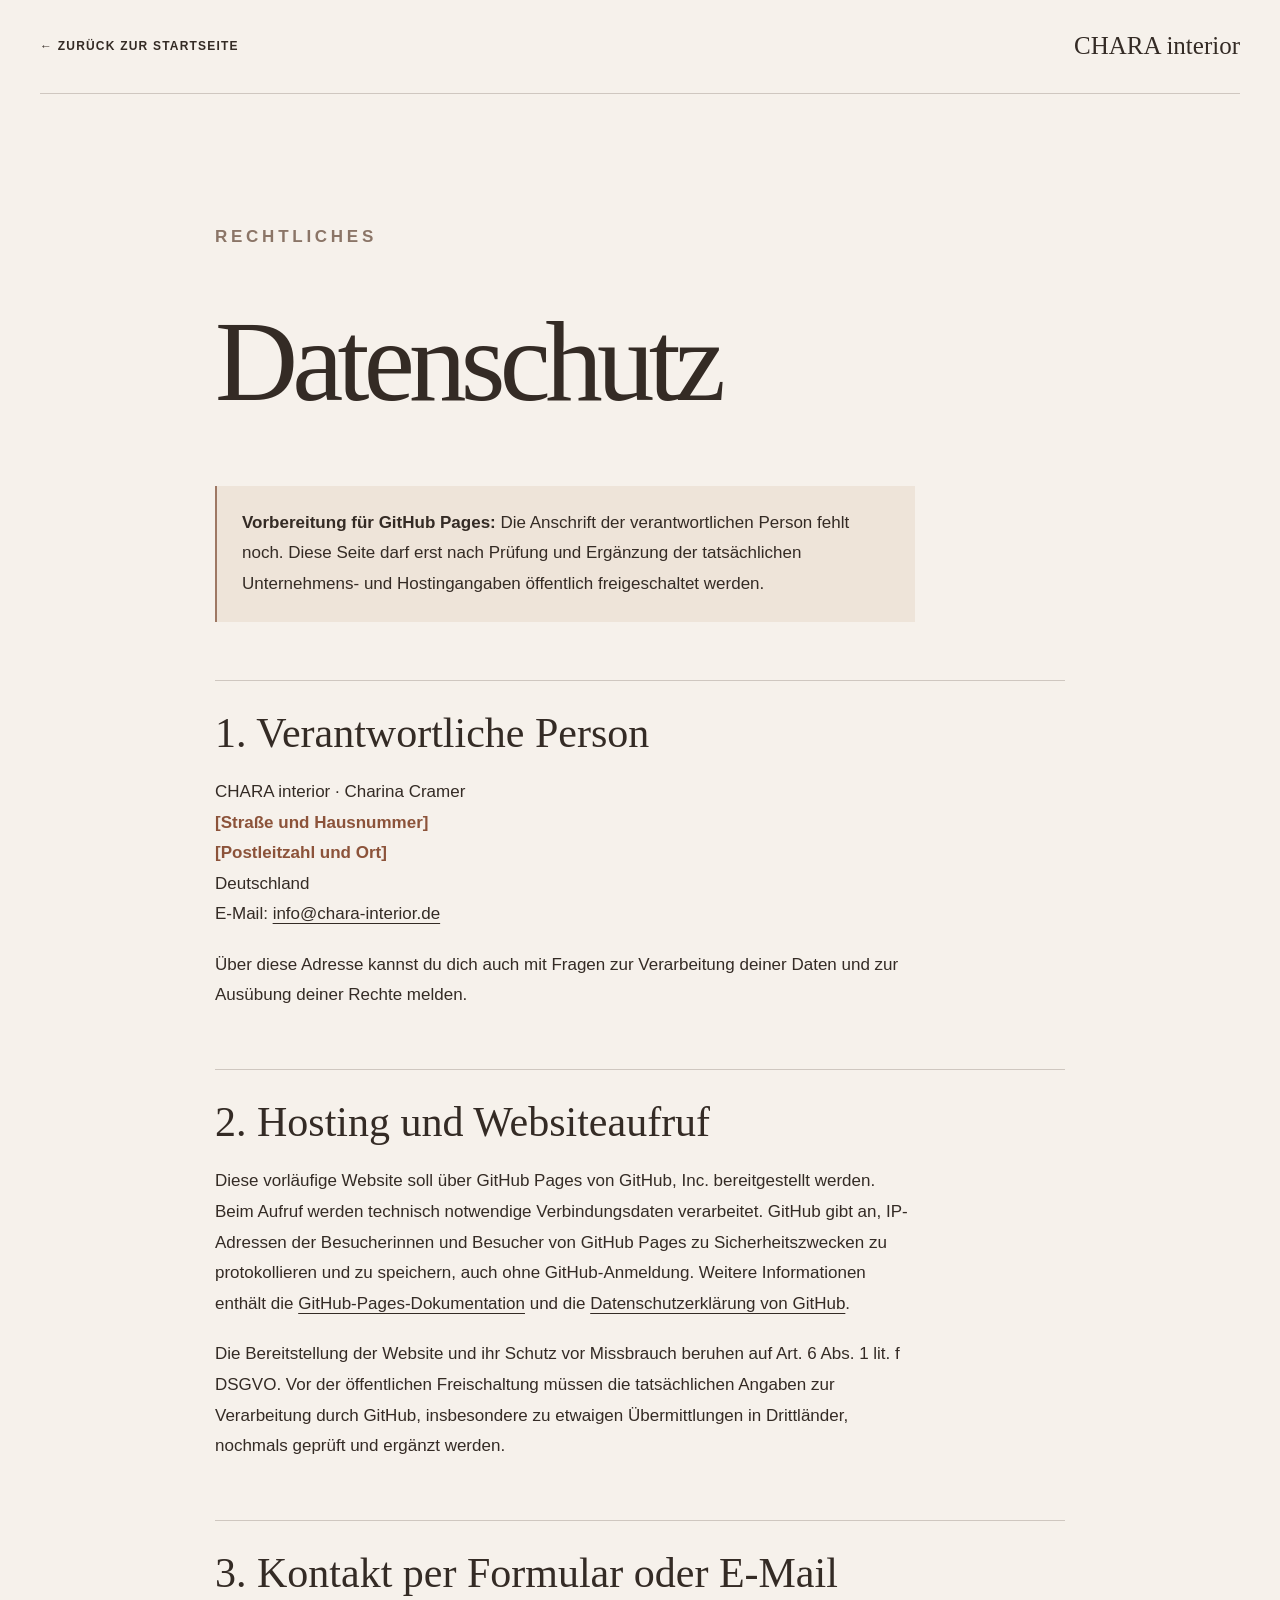
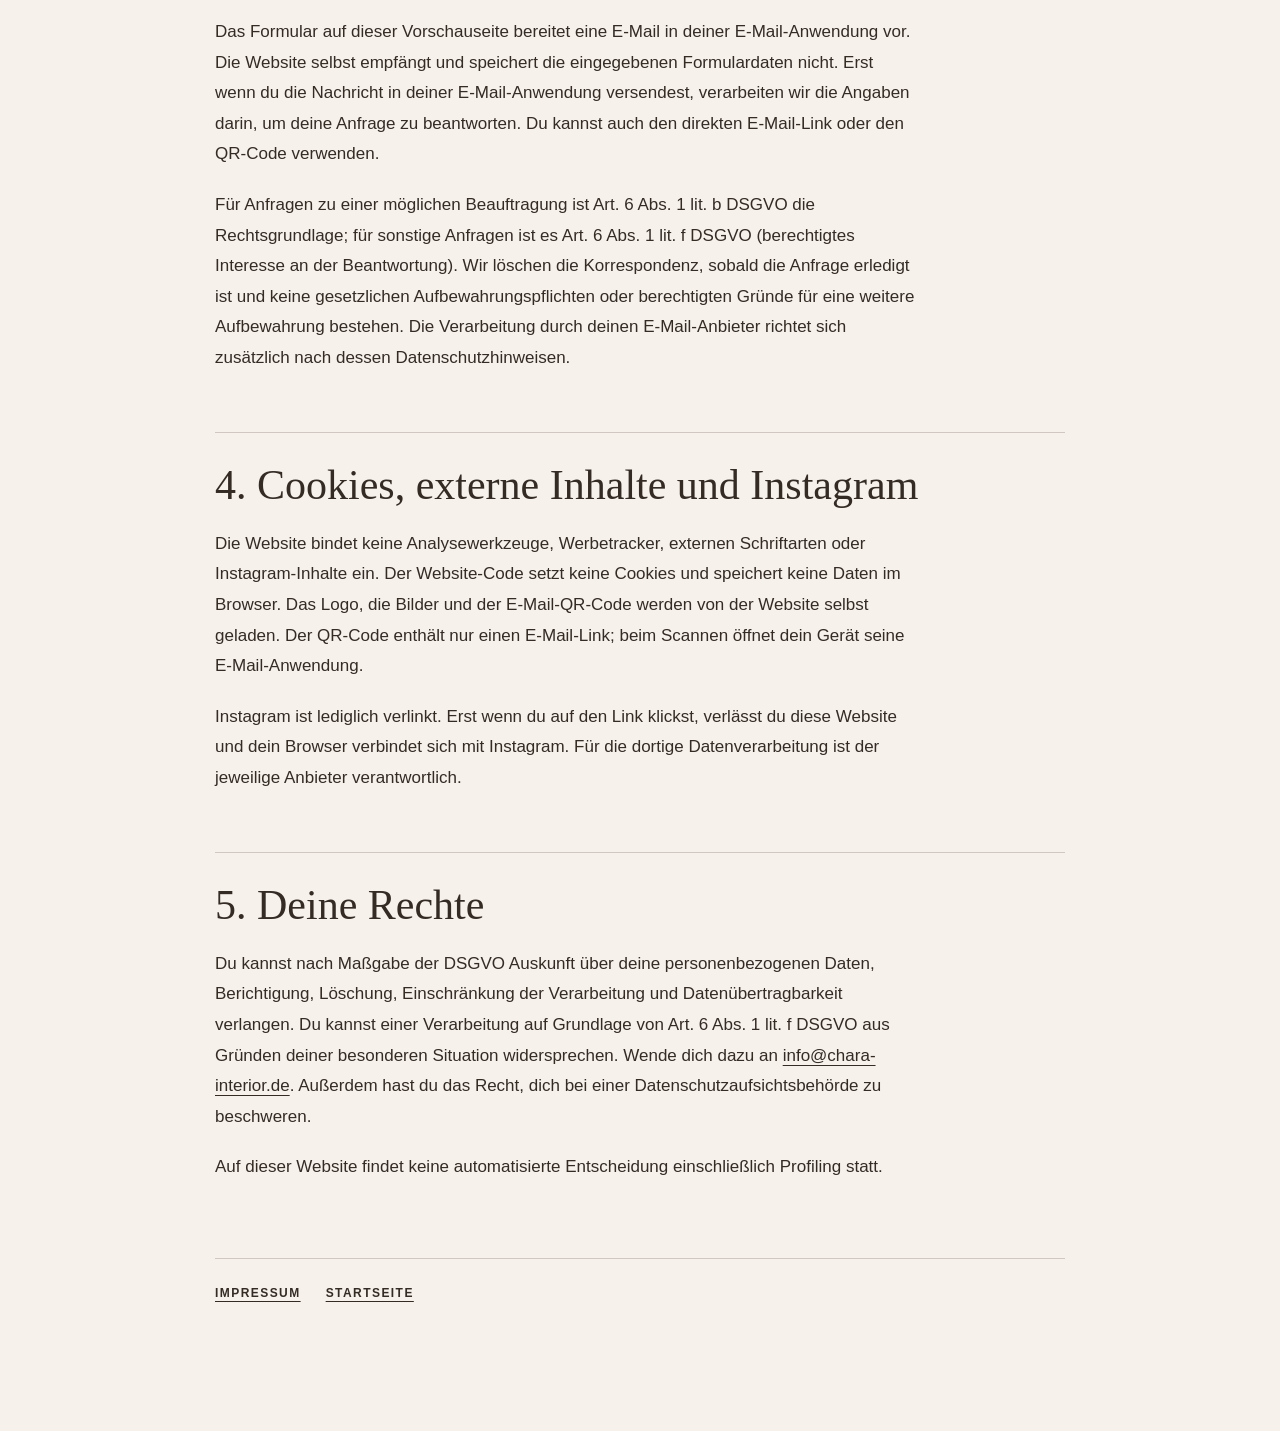
==== datenschutz.html @ 458e83d1 "Prepare private CHARA interior preview" ====
<!doctype html>
<html lang="de">
<head>
  <meta charset="utf-8">
  <meta name="viewport" content="width=device-width, initial-scale=1">
  <meta name="robots" content="noindex, nofollow">
  <meta name="description" content="Informationen zum Datenschutz auf der Website von CHARA interior.">
  <meta http-equiv="Content-Security-Policy" content="default-src 'none'; style-src 'self'; img-src 'self'; font-src 'self'; base-uri 'none'; form-action 'none'">
  <title>Datenschutz – CHARA interior</title>
  <link rel="icon" href="assets/images/chara-monogram.svg" type="image/svg+xml">
  <link rel="stylesheet" href="styles.css">
</head>
<body class="legal-page">
  <header class="legal-header wrap"><a href="index.html" class="legal-back">← Zurück zur Startseite</a><span>CHARA interior</span></header>
  <main class="legal-content wrap">
    <p class="section-label">Rechtliches</p>
    <h1>Datenschutz</h1>
    <p class="legal-warning"><strong>Vorbereitung für GitHub Pages:</strong> Die Anschrift der verantwortlichen Person fehlt noch. Diese Seite darf erst nach Prüfung und Ergänzung der tatsächlichen Unternehmens- und Hostingangaben öffentlich freigeschaltet werden.</p>

    <section aria-labelledby="privacy-controller">
      <h2 id="privacy-controller">1. Verantwortliche Person</h2>
      <p>CHARA interior · Charina Cramer<br><span class="legal-missing">[Straße und Hausnummer]<br>[Postleitzahl und Ort]</span><br>Deutschland<br>E-Mail: <a href="mailto:info@chara-interior.de">info@chara-interior.de</a></p>
      <p>Über diese Adresse kannst du dich auch mit Fragen zur Verarbeitung deiner Daten und zur Ausübung deiner Rechte melden.</p>
    </section>

    <section aria-labelledby="privacy-hosting">
      <h2 id="privacy-hosting">2. Hosting und Websiteaufruf</h2>
      <p>Diese vorläufige Website soll über GitHub Pages von GitHub, Inc. bereitgestellt werden. Beim Aufruf werden technisch notwendige Verbindungsdaten verarbeitet. GitHub gibt an, IP-Adressen der Besucherinnen und Besucher von GitHub Pages zu Sicherheitszwecken zu protokollieren und zu speichern, auch ohne GitHub-Anmeldung. Weitere Informationen enthält die <a href="https://docs.github.com/en/pages/getting-started-with-github-pages/what-is-github-pages">GitHub-Pages-Dokumentation</a> und die <a href="https://docs.github.com/en/site-policy/privacy-policies/github-general-privacy-statement">Datenschutzerklärung von GitHub</a>.</p>
      <p>Die Bereitstellung der Website und ihr Schutz vor Missbrauch beruhen auf Art. 6 Abs. 1 lit. f DSGVO. Vor der öffentlichen Freischaltung müssen die tatsächlichen Angaben zur Verarbeitung durch GitHub, insbesondere zu etwaigen Übermittlungen in Drittländer, nochmals geprüft und ergänzt werden.</p>
    </section>

    <section aria-labelledby="privacy-contact">
      <h2 id="privacy-contact">3. Kontakt per Formular oder E-Mail</h2>
      <p>Das Formular auf dieser Vorschauseite bereitet eine E-Mail in deiner E-Mail-Anwendung vor. Die Website selbst empfängt und speichert die eingegebenen Formulardaten nicht. Erst wenn du die Nachricht in deiner E-Mail-Anwendung versendest, verarbeiten wir die Angaben darin, um deine Anfrage zu beantworten. Du kannst auch den direkten E-Mail-Link oder den QR-Code verwenden.</p>
      <p>Für Anfragen zu einer möglichen Beauftragung ist Art. 6 Abs. 1 lit. b DSGVO die Rechtsgrundlage; für sonstige Anfragen ist es Art. 6 Abs. 1 lit. f DSGVO (berechtigtes Interesse an der Beantwortung). Wir löschen die Korrespondenz, sobald die Anfrage erledigt ist und keine gesetzlichen Aufbewahrungspflichten oder berechtigten Gründe für eine weitere Aufbewahrung bestehen. Die Verarbeitung durch deinen E-Mail-Anbieter richtet sich zusätzlich nach dessen Datenschutzhinweisen.</p>
    </section>

    <section aria-labelledby="privacy-external">
      <h2 id="privacy-external">4. Cookies, externe Inhalte und Instagram</h2>
      <p>Die Website bindet keine Analysewerkzeuge, Werbetracker, externen Schriftarten oder Instagram-Inhalte ein. Der Website-Code setzt keine Cookies und speichert keine Daten im Browser. Das Logo, die Bilder und der E-Mail-QR-Code werden von der Website selbst geladen. Der QR-Code enthält nur einen E-Mail-Link; beim Scannen öffnet dein Gerät seine E-Mail-Anwendung.</p>
      <p>Instagram ist lediglich verlinkt. Erst wenn du auf den Link klickst, verlässt du diese Website und dein Browser verbindet sich mit Instagram. Für die dortige Datenverarbeitung ist der jeweilige Anbieter verantwortlich.</p>
    </section>

    <section aria-labelledby="privacy-rights">
      <h2 id="privacy-rights">5. Deine Rechte</h2>
      <p>Du kannst nach Maßgabe der DSGVO Auskunft über deine personenbezogenen Daten, Berichtigung, Löschung, Einschränkung der Verarbeitung und Datenübertragbarkeit verlangen. Du kannst einer Verarbeitung auf Grundlage von Art. 6 Abs. 1 lit. f DSGVO aus Gründen deiner besonderen Situation widersprechen. Wende dich dazu an <a href="mailto:info@chara-interior.de">info@chara-interior.de</a>. Außerdem hast du das Recht, dich bei einer Datenschutzaufsichtsbehörde zu beschweren.</p>
      <p>Auf dieser Website findet keine automatisierte Entscheidung einschließlich Profiling statt.</p>
    </section>

    <nav class="legal-links" aria-label="Rechtliche Seiten"><a href="impressum.html">Impressum</a><a href="index.html">Startseite</a></nav>
  </main>
</body>
</html>
---- styles.css ----
:root {
  color-scheme: light;
  --cream: #f6f1eb;
  --paper: #fcfaf7;
  --sand: #e9dfd4;
  --sand-deep: #d6c6b7;
  --ink: #342b25;
  --muted: #776a60;
  --brown: #554237;
  --line: rgba(77, 61, 50, .23);
  --serif: "Baskerville", "Iowan Old Style", "Palatino Linotype", Georgia, serif;
  --sans: "Aptos", "Helvetica Neue", Helvetica, Arial, sans-serif;
}

*, *::before, *::after { box-sizing: border-box; }
html { scroll-behavior: smooth; }
body { margin: 0; background: var(--cream); color: var(--ink); font-family: var(--sans); font-size: 16px; line-height: 1.55; -webkit-font-smoothing: antialiased; }
img { display: block; max-width: 100%; }
a { color: inherit; }
button, a, summary { -webkit-tap-highlight-color: transparent; }
:focus-visible { outline: 2px solid var(--brown); outline-offset: 5px; }
::selection { background: var(--sand-deep); color: var(--ink); }

.sr-only { position: absolute; width: 1px; height: 1px; padding: 0; margin: -1px; overflow: hidden; clip: rect(0, 0, 0, 0); white-space: nowrap; border: 0; }
.skip-link { position: fixed; z-index: 100; top: -70px; left: 20px; padding: 12px 18px; background: var(--ink); color: #fff; text-decoration: none; }
.skip-link:focus { top: 12px; }
.wrap { width: min(100% - 80px, 1440px); margin-inline: auto; }
.section-space { padding-block: clamp(84px, 9vw, 160px); }
.section-label, .eyebrow { margin: 0; font-size: 11px; font-weight: 700; letter-spacing: .22em; text-transform: uppercase; }
.section-label { color: #8b7567; }
.display-heading { margin: 0; font-family: var(--serif); font-size: clamp(48px, 6.2vw, 105px); font-weight: 400; letter-spacing: -.05em; line-height: .99; }
.display-heading em, .hero h1 em, .philosophy h2 em, .contact h2 em { font-weight: 400; }
.text-link { display: inline-flex; align-items: center; gap: 22px; width: max-content; max-width: 100%; padding-block: 8px 12px; border-bottom: 1px solid var(--ink); font-size: 12px; font-weight: 700; letter-spacing: .13em; text-decoration: none; text-transform: uppercase; transition: gap .25s ease, opacity .25s ease; }
.text-link:hover { gap: 32px; opacity: .7; }
.text-link span { font-size: 20px; font-weight: 400; line-height: 1; }

/* Header */
.site-header { position: relative; z-index: 20; background: #eee4d9; border-bottom: 1px solid rgba(77, 61, 50, .28); }
.header-inner { display: flex; align-items: center; justify-content: space-between; min-height: 92px; gap: 32px; }
.brand { display: inline-flex; align-items: center; gap: 12px; min-width: 0; color: #352920; text-decoration: none; }
.brand-mark { display: block; flex: none; width: 55px; height: 55px; background: url("assets/images/chara-monogram-transparent.png") center / contain no-repeat; }
.brand-wordmark { display: flex; flex-direction: column; align-items: center; min-width: 0; white-space: nowrap; }
.brand-name { font-family: var(--serif); font-size: 25px; font-weight: 400; letter-spacing: .16em; line-height: 1.08; }
.brand-name > span { font-size: .88em; letter-spacing: .12em; }
.brand-rule { width: 55%; height: 1px; margin: 5px 0 4px; background: #6c5646; }
.brand-subtitle { font-family: var(--sans); font-size: 9px; font-weight: 600; letter-spacing: .36em; line-height: 1.1; }
.desktop-nav { display: flex; align-items: center; gap: clamp(24px, 3vw, 54px); }
.desktop-nav a { font-size: 11px; font-weight: 700; letter-spacing: .12em; text-decoration: none; text-transform: uppercase; transition: opacity .25s ease; }
.desktop-nav a:hover { opacity: .55; }
.desktop-nav .nav-contact { display: inline-flex; align-items: center; gap: 17px; padding: 14px 19px; border: 1px solid var(--ink); }
.desktop-nav .nav-contact span { font-size: 16px; font-weight: 400; }
.mobile-nav { display: none; }

/* Hero */
.hero { display: grid; grid-template-columns: minmax(0, 44%) minmax(0, 56%); min-height: min(820px, calc(100svh - 92px)); background: var(--paper); }
.hero-copy { display: flex; flex-direction: column; justify-content: center; min-width: 0; padding: clamp(52px, 7vw, 120px) clamp(40px, 5vw, 110px) 34px max(40px, calc((100vw - 1440px) / 2)); }
.hero-copy-inner { max-width: 650px; }
.eyebrow { display: flex; align-items: center; gap: 17px; color: #876f60; }
.eyebrow-line { display: block; width: 36px; height: 1px; background: #876f60; }
.hero h1 { margin: 42px 0 28px; font-family: var(--serif); font-size: clamp(64px, 6.7vw, 117px); font-weight: 400; letter-spacing: -.06em; line-height: .92; }
.hero h1 em { display: block; color: #8e7565; }
.hero-intro { max-width: 470px; margin: 0 0 44px; color: #5e524b; font-size: clamp(16px, 1.15vw, 19px); line-height: 1.8; }
.hero-bottom { margin: auto 0 0; padding-top: 56px; color: #9a8d83; font-size: 10px; font-weight: 700; letter-spacing: .17em; text-transform: uppercase; }
.hero-bottom span { margin-inline: 12px; }
.hero-media { position: relative; min-height: 620px; overflow: hidden; background: #aaa08d; }
.hero-media img { width: 100%; height: 100%; object-fit: cover; object-position: center 53%; }
.hero-media-label { position: absolute; right: 32px; bottom: 29px; padding: 9px 0; border-bottom: 1px solid rgba(255,255,255,.85); color: #fff; font-family: var(--serif); font-size: 19px; font-style: italic; text-shadow: 0 1px 12px rgba(0,0,0,.4); }

/* Intro + about */
.intro { background: var(--cream); }
.intro-grid { display: grid; grid-template-columns: minmax(170px, .28fr) 1fr; gap: 40px; }
.intro .display-heading { max-width: 980px; }
.lead { max-width: 600px; margin: 40px 0 0 auto; color: #66594f; font-size: clamp(18px, 1.45vw, 22px); line-height: 1.7; }
.about { background: var(--paper); }
.about-grid { display: grid; grid-template-columns: minmax(0, 46%) minmax(0, 54%); align-items: center; gap: clamp(60px, 9vw, 150px); }
.about-image-wrap { position: relative; aspect-ratio: 4/5; max-height: 750px; background: #d8d2ca; }
.about-image-wrap img { width: 100%; height: 100%; object-fit: cover; object-position: center 36%; filter: grayscale(100%); }
.image-index { position: absolute; right: -25px; bottom: 35px; padding: 14px 19px; background: var(--cream); color: #74685e; font-size: 10px; font-weight: 700; letter-spacing: .18em; text-transform: uppercase; writing-mode: vertical-rl; }
.about-copy { max-width: 560px; }
.about-copy .display-heading { margin: 30px 0 34px; font-size: clamp(52px, 5vw, 88px); }
.about-copy p:not(.section-label) { max-width: 490px; margin: 0 0 22px; color: #65584e; font-size: clamp(16px, 1.18vw, 19px); line-height: 1.8; }
.about-copy .text-link { margin-top: 23px; }

/* Services */
.services { background: var(--sand); }
.section-topline { display: flex; justify-content: space-between; align-items: baseline; gap: 20px; margin-bottom: 42px; }
.section-topline > span { color: #897769; font-family: var(--serif); font-size: 18px; font-style: italic; }
.services-heading-row, .projects-heading-row { display: grid; grid-template-columns: minmax(0, 1.3fr) minmax(280px, .55fr); align-items: end; gap: clamp(40px, 7vw, 140px); }
.services-heading-row .display-heading, .projects-heading-row .display-heading { max-width: 900px; font-size: clamp(52px, 5.5vw, 92px); }
.services-heading-row > p, .projects-heading-row > p { max-width: 330px; margin: 0 0 9px; color: #695e55; font-size: 17px; line-height: 1.75; }
.service-list { margin-top: 80px; border-top: 1px solid var(--line); }
.service-item { display: grid; grid-template-columns: 14% minmax(0, 1fr) 40px; gap: 20px; align-items: start; padding: 38px 0 41px; border-bottom: 1px solid var(--line); }
.service-number { padding-top: 11px; color: #8b7567; font-family: var(--serif); font-size: 21px; }
.service-item h3 { margin: 0; font-family: var(--serif); font-size: clamp(30px, 3.2vw, 54px); font-weight: 400; letter-spacing: -.035em; line-height: 1.1; }
.service-item p { max-width: 580px; margin: 13px 0 0; color: #695e55; font-size: 16px; line-height: 1.7; }
.service-arrow { justify-self: end; color: #786559; font-family: var(--serif); font-size: 28px; }

/* Projects */
.projects { background: var(--cream); }
.projects-heading-row { margin-bottom: 72px; }
.project-grid { display: grid; grid-template-columns: repeat(12, minmax(0, 1fr)); gap: clamp(38px, 5vw, 80px) clamp(20px, 3vw, 50px); align-items: start; }
.project-card { min-width: 0; }
.project-card-large { grid-column: 1 / span 7; }
.project-card-small { grid-column: 9 / span 4; margin-top: 125px; }
.project-card-wide { grid-column: 3 / span 7; margin-top: 8px; }
.project-image { overflow: hidden; background: #d7cdc2; }
.project-card-large .project-image { aspect-ratio: 1.04/1; }
.project-card-small .project-image { aspect-ratio: .77/1; }
.project-card-wide .project-image { aspect-ratio: 1.35/1; }
.project-image img { width: 100%; height: 100%; object-fit: cover; transition: transform .7s ease; }
.project-card:hover img { transform: scale(1.035); }
.project-card-large img { object-position: center 64%; }
.project-card-small img { object-position: center 46%; }
.project-card-wide img { object-position: center 50%; }
.project-caption { display: flex; justify-content: space-between; gap: 20px; align-items: end; padding-top: 18px; border-top: 1px solid var(--line); margin-top: 18px; }
.project-caption span { color: #8b7567; font-size: 10px; font-weight: 700; letter-spacing: .17em; text-transform: uppercase; white-space: nowrap; }
.project-caption h3 { margin: 7px 0 0; font-family: var(--serif); font-size: clamp(25px, 2.1vw, 33px); font-weight: 400; line-height: 1.12; }

/* Philosophy */
.philosophy { background: #dacdc0; }
.philosophy-inner { display: flex; flex-direction: column; align-items: center; text-align: center; }
.philosophy h2 { max-width: 1130px; margin: 42px 0 36px; font-family: var(--serif); font-size: clamp(45px, 5.4vw, 89px); font-weight: 400; letter-spacing: -.045em; line-height: 1.07; }
.philosophy h2 em { color: #806a5b; }
.philosophy-inner > p:not(.section-label) { max-width: 530px; margin: 0; color: #65584e; font-size: 17px; line-height: 1.8; }
.philosophy-signature { display: block; margin-top: 51px; padding-top: 22px; border-top: 1px solid #9e8b7d; color: #675549; font-family: var(--serif); font-size: 24px; font-style: italic; letter-spacing: .05em; }

/* Instagram + contact */
.instagram { overflow: hidden; background: var(--paper); }
.instagram-grid { display: grid; grid-template-columns: minmax(0, 48%) minmax(0, 52%); gap: 8%; align-items: center; }
.instagram-copy .display-heading { margin: 30px 0; font-size: clamp(50px, 5vw, 82px); }
.instagram-copy > p:not(.section-label) { max-width: 420px; margin: 0 0 35px; color: #66594f; font-size: 18px; line-height: 1.75; }
.instagram-images { display: flex; gap: 16px; align-items: center; min-height: 520px; }
.instagram-images img { width: 47%; height: 430px; object-fit: cover; }
.instagram-images img:first-child { transform: translateY(-44px); }
.instagram-images img:last-child { transform: translateY(45px); }
.contact { background: #45362d; color: #f7f1ea; }
.contact-inner { text-align: center; }
.contact .section-label { color: #cbb8a7; }
.contact h2 { max-width: 980px; margin: 36px auto 25px; font-family: var(--serif); font-size: clamp(55px, 7vw, 112px); font-weight: 400; letter-spacing: -.05em; line-height: .99; }
.contact h2 em { color: #ceb49f; }
.contact-inner > p:not(.section-label) { max-width: 560px; margin: 0 auto; color: #e1d6cd; font-size: 18px; line-height: 1.8; }
.contact-actions { display: grid; grid-template-columns: minmax(0, 1.15fr) minmax(0, .85fr); gap: clamp(55px, 9vw, 150px); margin-top: 80px; padding-top: 65px; border-top: 1px solid rgba(255,255,255,.25); text-align: left; }
.contact-form h3 { margin: 0 0 35px; font-family: var(--serif); font-size: clamp(32px, 3.3vw, 50px); font-weight: 400; }
.form-row { margin-bottom: 27px; }
.form-row label { display: block; margin-bottom: 8px; color: #dfd2c7; font-size: 11px; font-weight: 700; letter-spacing: .14em; text-transform: uppercase; }
.form-row input, .form-row textarea { display: block; width: 100%; padding: 12px 0 14px; border: 0; border-bottom: 1px solid rgba(255,255,255,.46); border-radius: 0; background: transparent; color: #fffaf5; font: 18px/1.5 var(--sans); outline: 0; resize: vertical; }
.form-row input:focus, .form-row textarea:focus { border-color: #fff; box-shadow: 0 1px 0 #fff; }
.form-row input:autofill { -webkit-text-fill-color: #fffaf5; transition: background-color 9999s ease-out; }
.contact-trap { position: absolute; left: -9999px; width: 1px; height: 1px; overflow: hidden; }
.contact-submit { display: inline-flex; justify-content: space-between; align-items: center; gap: 50px; min-width: 250px; margin-top: 10px; padding: 16px 20px; border: 1px solid #d7c6b8; background: transparent; color: #fffaf5; cursor: pointer; font: 700 11px/1.2 var(--sans); letter-spacing: .15em; text-transform: uppercase; transition: background .25s ease, color .25s ease; }
.contact-submit:hover { background: #f6f1eb; color: var(--ink); }
.contact-submit span { font-size: 20px; font-weight: 400; }
.form-note { max-width: 410px; margin: 20px 0 0; color: #cdbfb3; font-size: 12px; line-height: 1.6; }
.form-note a { text-underline-offset: 3px; }
.contact-aside { min-width: 0; padding-top: 10px; }
.contact-aside-label { margin: 0; color: #cbb8a7; font-size: 11px; font-weight: 700; letter-spacing: .18em; text-transform: uppercase; }
.contact-mail { display: inline-flex; align-items: center; gap: 20px; max-width: 100%; margin-top: 12px; padding: 12px 0; border-bottom: 1px solid #d7c6b8; font-family: var(--serif); font-size: clamp(22px, 2.3vw, 36px); letter-spacing: -.025em; text-decoration: none; overflow-wrap: anywhere; transition: gap .25s ease; }
.contact-mail:hover { gap: 40px; }
.contact-mail span { font-family: var(--sans); font-size: 22px; }
.contact-social { margin-top: 42px; }
.contact-social a { display: inline-flex; align-items: center; gap: 14px; margin-top: 9px; border-bottom: 1px solid #d7c6b8; padding-bottom: 9px; font-family: var(--serif); font-size: 28px; text-decoration: none; }
.contact-social a:hover { opacity: .7; }
.contact-social a span { font-family: var(--sans); font-size: 20px; }
.qr-panel { width: max-content; max-width: 100%; margin-top: 58px; }
.qr-panel a { display: block; width: 215px; max-width: 100%; padding: 15px; background: #fff; }
.qr-panel img { width: 100%; height: auto; }
.qr-panel p { margin: 15px 0 0; color: #dfd2c7; font-size: 11px; font-weight: 700; letter-spacing: .13em; text-transform: uppercase; }

/* Footer */
.site-footer { padding: 65px 0 26px; background: #2f2620; color: #efe6de; }
.footer-main { display: flex; justify-content: space-between; align-items: start; gap: 30px; padding-bottom: 85px; }
.footer-brand { display: block; width: 170px; flex: none; text-decoration: none; }
.footer-brand img { width: 100%; height: auto; }
.footer-links { display: flex; gap: 40px; }
.footer-links a, .footer-bottom a { font-size: 11px; font-weight: 600; letter-spacing: .12em; text-decoration: none; text-transform: uppercase; }
.footer-links a:hover, .footer-bottom a:hover { text-decoration: underline; text-underline-offset: 5px; }
.footer-bottom { display: flex; justify-content: space-between; gap: 20px; padding-top: 22px; border-top: 1px solid rgba(255,255,255,.2); color: #c5b8ad; font-size: 11px; letter-spacing: .08em; }
.footer-bottom > div { display: flex; gap: 32px; }

/* Legal pages */
.legal-page { min-height: 100svh; background: var(--cream); }
.legal-header { display: flex; justify-content: space-between; align-items: center; min-height: 94px; border-bottom: 1px solid var(--line); font-family: var(--serif); font-size: 25px; }
.legal-back { font-family: var(--sans); font-size: 12px; font-weight: 700; letter-spacing: .1em; text-decoration: none; text-transform: uppercase; }
.legal-content { max-width: 850px; padding-block: clamp(60px, 10vw, 140px); }
.legal-content h1 { margin: 20px 0 35px; font-family: var(--serif); font-size: clamp(60px, 9vw, 115px); font-weight: 400; letter-spacing: -.05em; }
.legal-content p { max-width: 700px; font-size: 17px; line-height: 1.8; }
.legal-warning { padding: 22px 25px; border-left: 2px solid #9e7864; background: #eee4d9; }
.legal-content section { margin-top: 58px; padding-top: 28px; border-top: 1px solid var(--line); }
.legal-content h2 { margin: 0 0 20px; font-family: var(--serif); font-size: clamp(29px, 3.4vw, 42px); font-weight: 400; line-height: 1.15; hyphens: auto; overflow-wrap: anywhere; }
.legal-content section p { margin: 0 0 20px; }
.legal-content a { text-underline-offset: 4px; }
.legal-missing { color: #8c533a; font-weight: 600; }
.legal-links { display: flex; flex-wrap: wrap; gap: 25px; margin-top: 75px; padding-top: 25px; border-top: 1px solid var(--line); font-size: 12px; font-weight: 700; letter-spacing: .12em; text-transform: uppercase; }

@media (min-width: 1700px) {
  .hero-copy { padding-left: max(60px, calc((100vw - 1440px) / 2)); }
  .hero { min-height: 840px; }
  .hero h1 { font-size: 118px; }
}

@media (max-width: 1100px) {
  .wrap { width: min(100% - 56px, 1440px); }
  .hero { grid-template-columns: 48% 52%; }
  .hero-copy { padding-left: 28px; padding-right: 34px; }
  .hero h1 { font-size: clamp(59px, 7vw, 85px); }
  .about-grid { gap: 62px; }
  .desktop-nav { gap: 22px; }
  .instagram-grid { gap: 4%; }
}

@media (max-width: 800px) {
  .wrap { width: min(100% - 44px, 1440px); }
  .header-inner { min-height: 78px; }
  .desktop-nav { display: none; }
  .mobile-nav { display: block; position: relative; }
  .mobile-nav summary { display: flex; width: 45px; height: 45px; flex-direction: column; align-items: center; justify-content: center; gap: 6px; cursor: pointer; list-style: none; }
  .mobile-nav summary::-webkit-details-marker { display: none; }
  .mobile-nav summary > span:not(.sr-only) { width: 25px; height: 1px; background: var(--ink); transition: transform .25s ease; }
  .mobile-nav[open] summary > span:first-child { transform: translateY(3.5px) rotate(45deg); }
  .mobile-nav[open] summary > span:nth-child(2) { transform: translateY(-3.5px) rotate(-45deg); }
  .mobile-nav nav { position: absolute; right: -22px; top: 61px; display: flex; flex-direction: column; width: min(280px, calc(100vw - 44px)); padding: 15px 26px; border: 1px solid var(--line); background: var(--paper); box-shadow: 0 15px 30px rgba(46,37,29,.1); }
  .mobile-nav nav a { padding: 14px 0; border-bottom: 1px solid var(--line); font-family: var(--serif); font-size: 23px; text-decoration: none; }
  .mobile-nav nav a:last-child { border-bottom: 0; }
  .hero { display: flex; flex-direction: column; min-height: 0; }
  .hero-copy { min-height: 600px; padding: 85px 35px 30px; }
  .hero-copy-inner { max-width: 680px; }
  .hero h1 { max-width: 650px; font-size: clamp(66px, 10vw, 100px); }
  .hero-bottom { padding-top: 75px; }
  .hero-media { min-height: 590px; max-height: 760px; }
  .intro-grid { grid-template-columns: 1fr; gap: 30px; }
  .lead { margin-left: 0; }
  .about-grid { grid-template-columns: 1fr 1fr; gap: 36px; }
  .about-copy .display-heading { font-size: clamp(46px, 6vw, 65px); }
  .services-heading-row, .projects-heading-row { grid-template-columns: 1fr; gap: 24px; }
  .services-heading-row > p, .projects-heading-row > p { max-width: 580px; }
  .service-list { margin-top: 55px; }
  .project-card-small { margin-top: 80px; }
  .instagram-images { min-height: 380px; }
  .instagram-images img { height: 330px; }
  .contact-actions { gap: 50px; }
}

@media (max-width: 600px) {
  .wrap { width: min(100% - 36px, 1440px); }
  .section-space { padding-block: 78px; }
  .header-inner { min-height: 74px; }
  .brand { gap: 7px; }
  .brand-mark { width: 43px; height: 43px; }
  .brand-name { font-size: 18px; letter-spacing: .09em; }
  .brand-name > span { letter-spacing: .08em; }
  .brand-rule { margin: 3px 0; }
  .brand-subtitle { font-size: 8px; letter-spacing: .23em; }
  .mobile-nav nav { right: -18px; top: 59px; }
  .hero-copy { min-height: 0; padding: 73px 18px 31px; }
  .eyebrow { gap: 11px; font-size: 9px; letter-spacing: .15em; }
  .eyebrow-line { width: 25px; }
  .hero h1 { margin: 32px 0 26px; font-size: clamp(58px, 14.3vw, 85px); }
  .hero-intro { margin-bottom: 33px; font-size: 16px; line-height: 1.72; }
  .hero-bottom { padding-top: 60px; font-size: 8px; }
  .hero-media { min-height: 0; height: 72svh; max-height: 640px; }
  .hero-media img { object-position: center 54%; }
  .hero-media-label { right: 17px; bottom: 19px; font-size: 15px; }
  .display-heading { font-size: clamp(48px, 12.8vw, 69px); }
  .intro-grid { gap: 24px; }
  .lead { margin-top: 27px; font-size: 17px; }
  .about-grid { grid-template-columns: 1fr; gap: 47px; }
  .about-image-wrap { width: calc(100% - 20px); aspect-ratio: 4/4.8; }
  .image-index { right: -20px; font-size: 8px; }
  .about-copy .display-heading { margin: 22px 0 27px; font-size: clamp(50px, 12.5vw, 72px); }
  .about-copy p:not(.section-label) { font-size: 16px; line-height: 1.75; }
  .section-topline { margin-bottom: 30px; }
  .section-topline > span { display: none; }
  .services-heading-row .display-heading, .projects-heading-row .display-heading { font-size: clamp(49px, 12vw, 70px); }
  .services-heading-row > p, .projects-heading-row > p { font-size: 16px; }
  .service-list { margin-top: 42px; }
  .service-item { grid-template-columns: 34px minmax(0, 1fr); gap: 14px; padding: 27px 0 29px; }
  .service-number { padding-top: 5px; font-size: 16px; }
  .service-arrow { display: none; }
  .service-item h3 { font-size: 32px; }
  .service-item p { margin-top: 10px; font-size: 15px; }
  .projects-heading-row { margin-bottom: 43px; }
  .project-grid { display: flex; flex-direction: column; gap: 47px; }
  .project-card-small, .project-card-wide { margin-top: 0; }
  .project-card { width: 100%; }
  .project-card-large .project-image { aspect-ratio: 4/4.8; }
  .project-card-small .project-image { aspect-ratio: 4/4.3; }
  .project-card-wide .project-image { aspect-ratio: 4/4.3; }
  .project-caption { gap: 8px; }
  .project-caption h3 { font-size: 27px; }
  .project-caption > span { font-size: 8px; }
  .philosophy h2 { margin: 32px 0 24px; font-size: clamp(45px, 11vw, 64px); }
  .philosophy-inner > p:not(.section-label) { font-size: 16px; }
  .philosophy-signature { margin-top: 38px; }
  .instagram-grid { grid-template-columns: 1fr; gap: 42px; }
  .instagram-copy .display-heading { margin: 22px 0; font-size: clamp(48px, 12vw, 68px); }
  .instagram-copy > p:not(.section-label) { margin-bottom: 26px; font-size: 16px; }
  .instagram-images { min-height: 280px; justify-content: center; gap: 12px; }
  .instagram-images img { width: 48%; height: 260px; }
  .instagram-images img:first-child { transform: translateY(-18px); }
  .instagram-images img:last-child { transform: translateY(18px); }
  .contact h2 { margin: 27px auto 24px; font-size: clamp(52px, 13vw, 79px); }
  .contact-inner > p:not(.section-label) { font-size: 16px; }
  .contact-actions { grid-template-columns: 1fr; gap: 55px; margin-top: 54px; padding-top: 46px; }
  .contact-form h3 { font-size: 37px; }
  .contact-aside { padding-top: 0; }
  .contact-mail { gap: 10px; margin-top: 9px; font-size: clamp(23px, 6.5vw, 34px); }
  .contact-mail span { font-size: 18px; }
  .qr-panel { margin-top: 40px; }
  .site-footer { padding-top: 58px; }
  .footer-main { flex-direction: column; gap: 45px; padding-bottom: 60px; }
  .footer-brand { width: 145px; }
  .footer-bottom { flex-wrap: wrap; gap: 19px; }
  .footer-bottom > div { order: 3; width: 100%; gap: 26px; }
  .legal-header { min-height: 77px; gap: 12px; font-size: 17px; }
  .legal-header > span { white-space: nowrap; }
  .legal-back { font-size: 10px; }
  .legal-content h1 { font-size: clamp(43px, 12vw, 60px); line-height: 1.05; }
  .legal-content p { font-size: 15px; line-height: 1.65; }
}

@media (max-width: 370px) {
  .brand-mark { width: 39px; height: 39px; }
  .brand-name { font-size: 16px; }
  .brand-subtitle { font-size: 7.5px; letter-spacing: .19em; }
  .hero h1 { font-size: 55px; }
  .contact-mail { font-size: 21px; }
  .contact-submit { width: 100%; }
  .footer-links { gap: 22px; }
}

@media (prefers-reduced-motion: reduce) {
  html { scroll-behavior: auto; }
  *, *::before, *::after { animation-duration: .01ms !important; transition-duration: .01ms !important; }
}
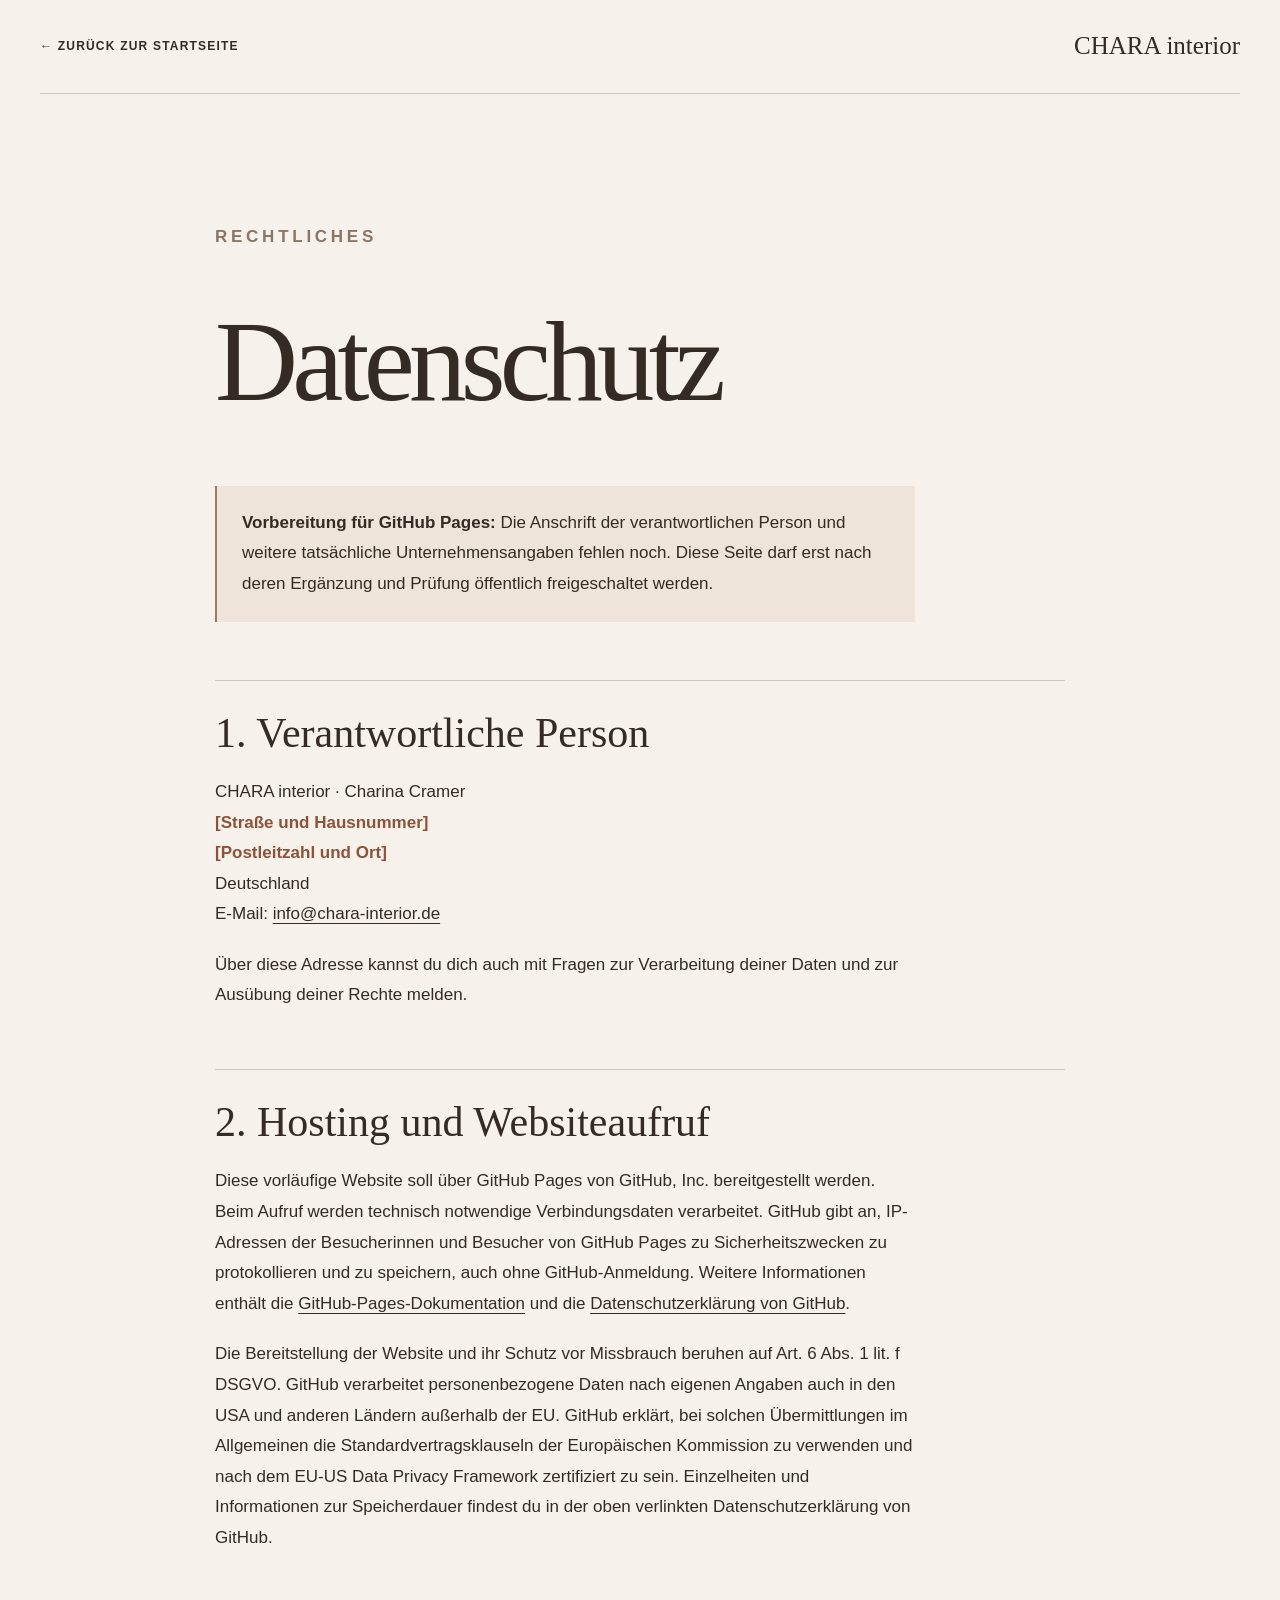
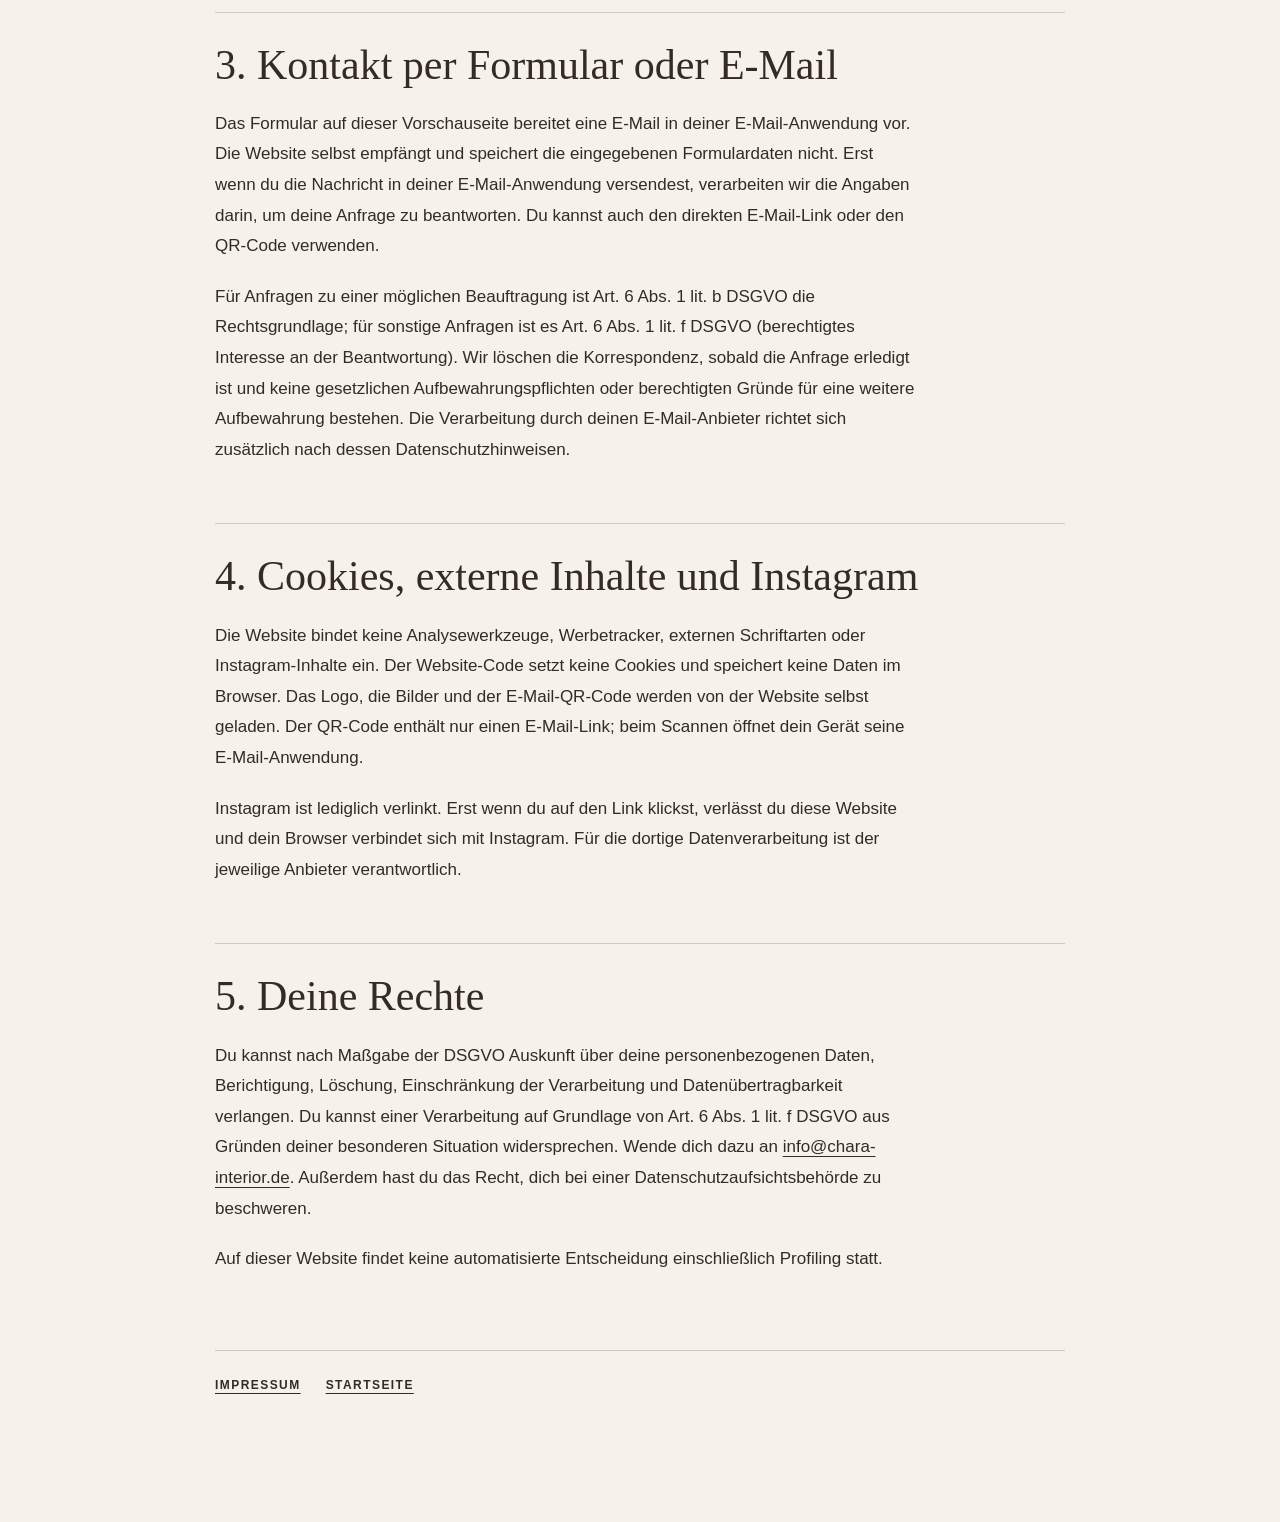
==== commit 16873f80: "Clarify GitHub Pages privacy information" ====
--- a/datenschutz.html
+++ b/datenschutz.html
@@ -15,7 +15,7 @@
   <main class="legal-content wrap">
     <p class="section-label">Rechtliches</p>
     <h1>Datenschutz</h1>
-    <p class="legal-warning"><strong>Vorbereitung für GitHub Pages:</strong> Die Anschrift der verantwortlichen Person fehlt noch. Diese Seite darf erst nach Prüfung und Ergänzung der tatsächlichen Unternehmens- und Hostingangaben öffentlich freigeschaltet werden.</p>
+    <p class="legal-warning"><strong>Vorbereitung für GitHub Pages:</strong> Die Anschrift der verantwortlichen Person und weitere tatsächliche Unternehmensangaben fehlen noch. Diese Seite darf erst nach deren Ergänzung und Prüfung öffentlich freigeschaltet werden.</p>
 
     <section aria-labelledby="privacy-controller">
       <h2 id="privacy-controller">1. Verantwortliche Person</h2>
@@ -26,7 +26,7 @@
     <section aria-labelledby="privacy-hosting">
       <h2 id="privacy-hosting">2. Hosting und Websiteaufruf</h2>
       <p>Diese vorläufige Website soll über GitHub Pages von GitHub, Inc. bereitgestellt werden. Beim Aufruf werden technisch notwendige Verbindungsdaten verarbeitet. GitHub gibt an, IP-Adressen der Besucherinnen und Besucher von GitHub Pages zu Sicherheitszwecken zu protokollieren und zu speichern, auch ohne GitHub-Anmeldung. Weitere Informationen enthält die <a href="https://docs.github.com/en/pages/getting-started-with-github-pages/what-is-github-pages">GitHub-Pages-Dokumentation</a> und die <a href="https://docs.github.com/en/site-policy/privacy-policies/github-general-privacy-statement">Datenschutzerklärung von GitHub</a>.</p>
-      <p>Die Bereitstellung der Website und ihr Schutz vor Missbrauch beruhen auf Art. 6 Abs. 1 lit. f DSGVO. Vor der öffentlichen Freischaltung müssen die tatsächlichen Angaben zur Verarbeitung durch GitHub, insbesondere zu etwaigen Übermittlungen in Drittländer, nochmals geprüft und ergänzt werden.</p>
+      <p>Die Bereitstellung der Website und ihr Schutz vor Missbrauch beruhen auf Art. 6 Abs. 1 lit. f DSGVO. GitHub verarbeitet personenbezogene Daten nach eigenen Angaben auch in den USA und anderen Ländern außerhalb der EU. GitHub erklärt, bei solchen Übermittlungen im Allgemeinen die Standardvertragsklauseln der Europäischen Kommission zu verwenden und nach dem EU-US Data Privacy Framework zertifiziert zu sein. Einzelheiten und Informationen zur Speicherdauer findest du in der oben verlinkten Datenschutzerklärung von GitHub.</p>
     </section>
 
     <section aria-labelledby="privacy-contact">
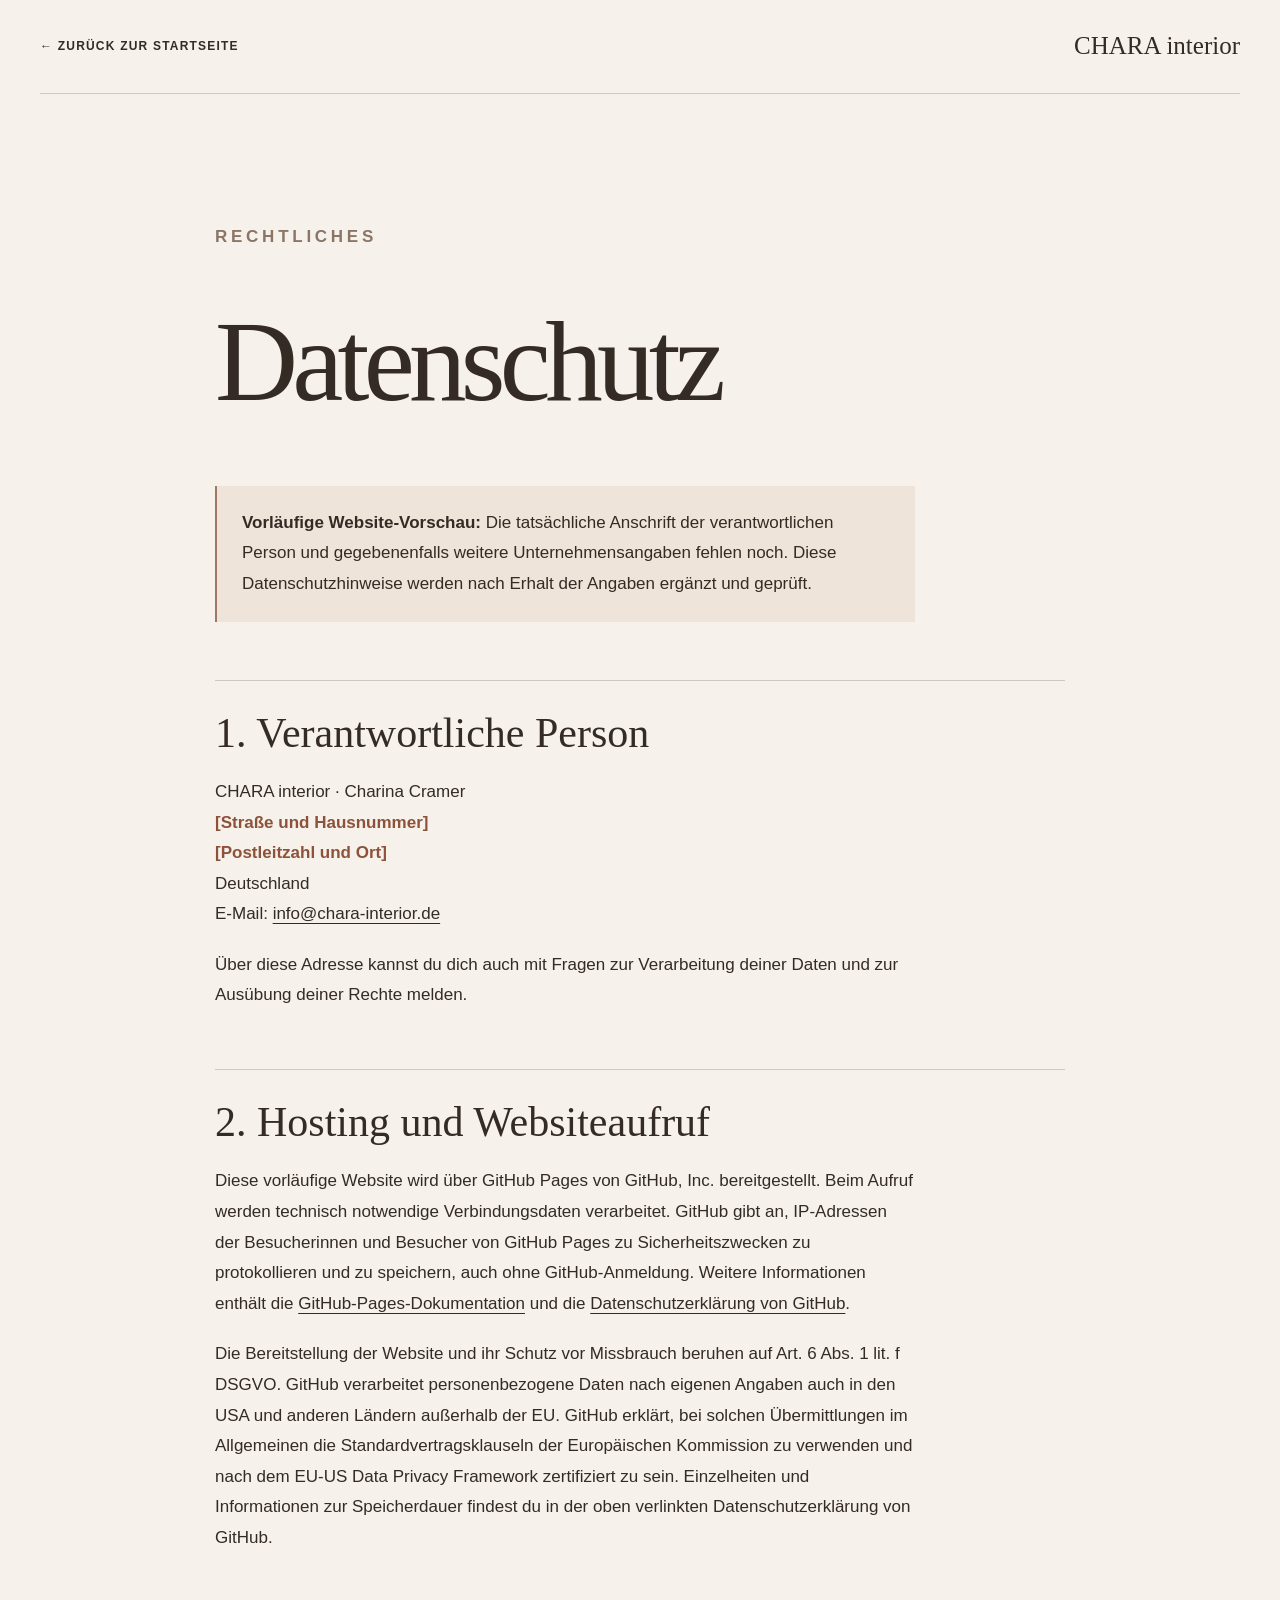
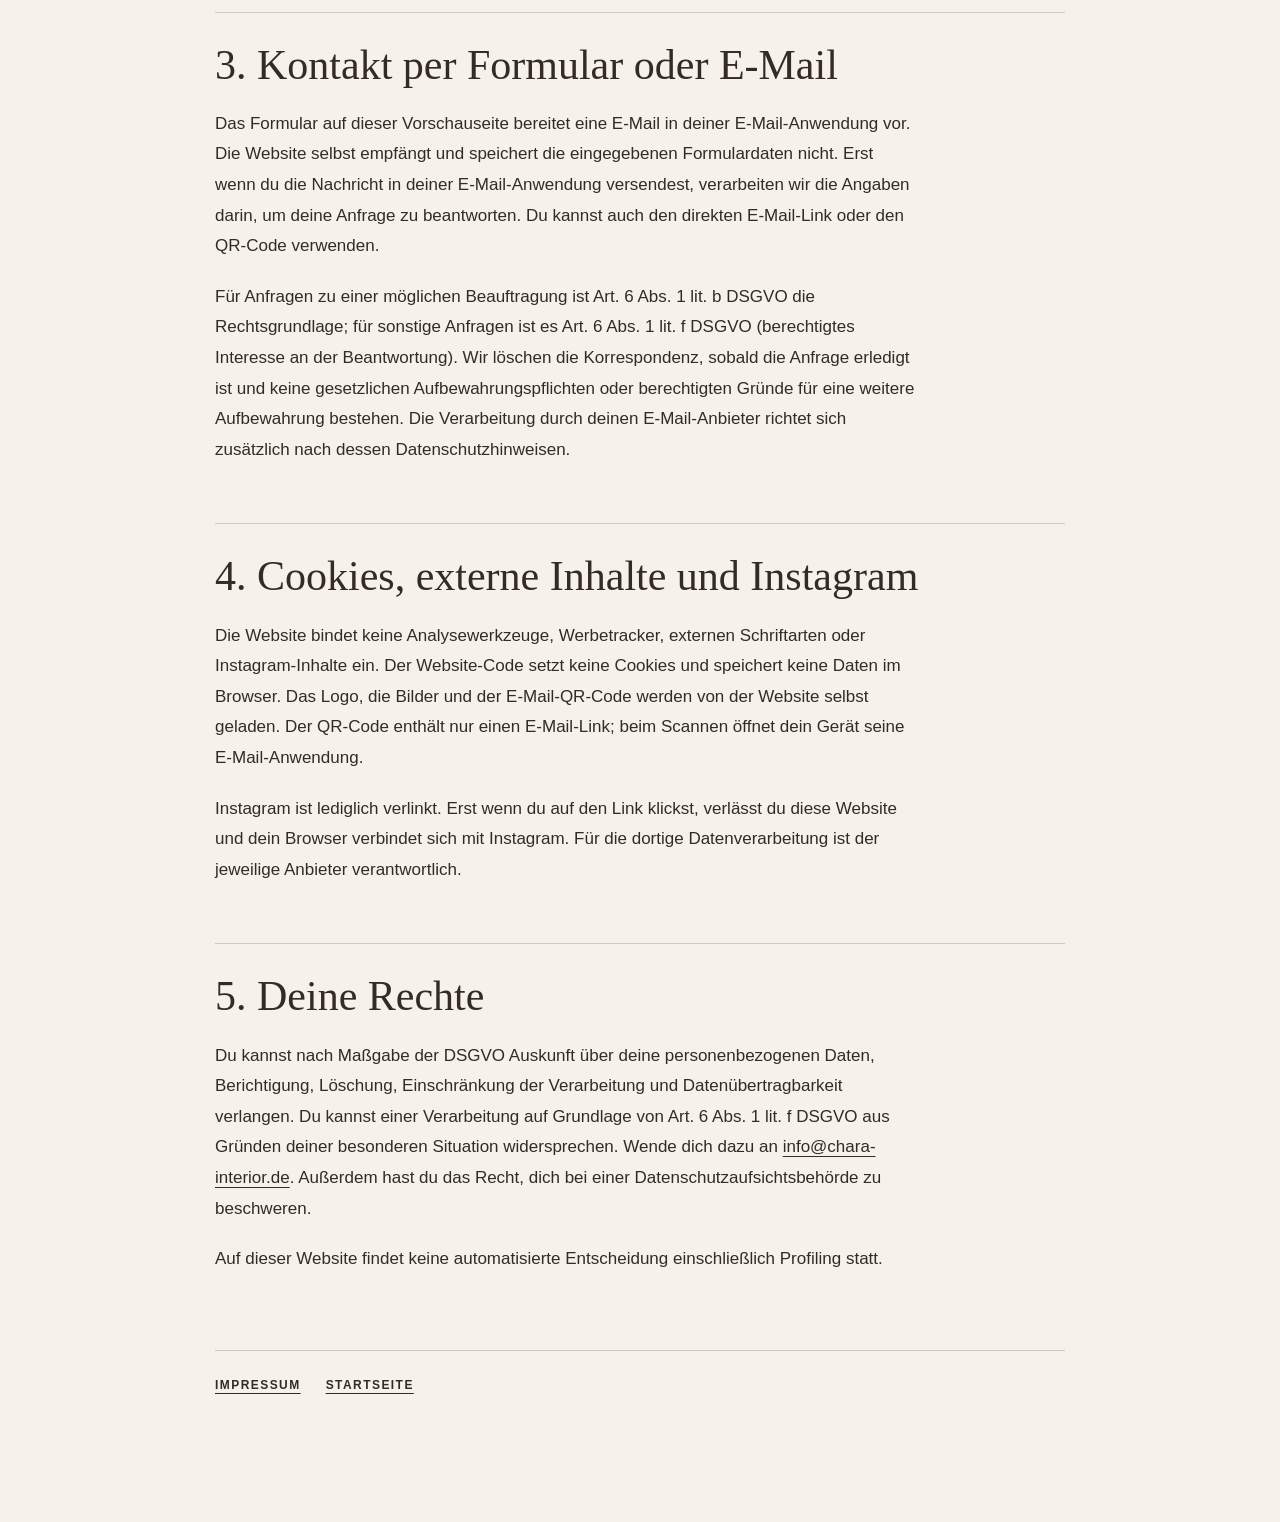
==== commit 00420373: "Mark public preview as provisional" ====
--- a/datenschutz.html
+++ b/datenschutz.html
@@ -15,7 +15,7 @@
   <main class="legal-content wrap">
     <p class="section-label">Rechtliches</p>
     <h1>Datenschutz</h1>
-    <p class="legal-warning"><strong>Vorbereitung für GitHub Pages:</strong> Die Anschrift der verantwortlichen Person und weitere tatsächliche Unternehmensangaben fehlen noch. Diese Seite darf erst nach deren Ergänzung und Prüfung öffentlich freigeschaltet werden.</p>
+    <p class="legal-warning"><strong>Vorläufige Website-Vorschau:</strong> Die tatsächliche Anschrift der verantwortlichen Person und gegebenenfalls weitere Unternehmensangaben fehlen noch. Diese Datenschutzhinweise werden nach Erhalt der Angaben ergänzt und geprüft.</p>
 
     <section aria-labelledby="privacy-controller">
       <h2 id="privacy-controller">1. Verantwortliche Person</h2>
@@ -25,7 +25,7 @@
 
     <section aria-labelledby="privacy-hosting">
       <h2 id="privacy-hosting">2. Hosting und Websiteaufruf</h2>
-      <p>Diese vorläufige Website soll über GitHub Pages von GitHub, Inc. bereitgestellt werden. Beim Aufruf werden technisch notwendige Verbindungsdaten verarbeitet. GitHub gibt an, IP-Adressen der Besucherinnen und Besucher von GitHub Pages zu Sicherheitszwecken zu protokollieren und zu speichern, auch ohne GitHub-Anmeldung. Weitere Informationen enthält die <a href="https://docs.github.com/en/pages/getting-started-with-github-pages/what-is-github-pages">GitHub-Pages-Dokumentation</a> und die <a href="https://docs.github.com/en/site-policy/privacy-policies/github-general-privacy-statement">Datenschutzerklärung von GitHub</a>.</p>
+      <p>Diese vorläufige Website wird über GitHub Pages von GitHub, Inc. bereitgestellt. Beim Aufruf werden technisch notwendige Verbindungsdaten verarbeitet. GitHub gibt an, IP-Adressen der Besucherinnen und Besucher von GitHub Pages zu Sicherheitszwecken zu protokollieren und zu speichern, auch ohne GitHub-Anmeldung. Weitere Informationen enthält die <a href="https://docs.github.com/en/pages/getting-started-with-github-pages/what-is-github-pages">GitHub-Pages-Dokumentation</a> und die <a href="https://docs.github.com/en/site-policy/privacy-policies/github-general-privacy-statement">Datenschutzerklärung von GitHub</a>.</p>
       <p>Die Bereitstellung der Website und ihr Schutz vor Missbrauch beruhen auf Art. 6 Abs. 1 lit. f DSGVO. GitHub verarbeitet personenbezogene Daten nach eigenen Angaben auch in den USA und anderen Ländern außerhalb der EU. GitHub erklärt, bei solchen Übermittlungen im Allgemeinen die Standardvertragsklauseln der Europäischen Kommission zu verwenden und nach dem EU-US Data Privacy Framework zertifiziert zu sein. Einzelheiten und Informationen zur Speicherdauer findest du in der oben verlinkten Datenschutzerklärung von GitHub.</p>
     </section>
 
--- a/styles.css
+++ b/styles.css
@@ -24,6 +24,8 @@
 .sr-only { position: absolute; width: 1px; height: 1px; padding: 0; margin: -1px; overflow: hidden; clip: rect(0, 0, 0, 0); white-space: nowrap; border: 0; }
 .skip-link { position: fixed; z-index: 100; top: -70px; left: 20px; padding: 12px 18px; background: var(--ink); color: #fff; text-decoration: none; }
 .skip-link:focus { top: 12px; }
+.preview-notice { padding: 6px 20px; background: #49392e; color: #fffaf5; font-size: 11px; text-align: center; letter-spacing: .04em; }
+.preview-notice a { text-underline-offset: 2px; }
 .wrap { width: min(100% - 80px, 1440px); margin-inline: auto; }
 .section-space { padding-block: clamp(84px, 9vw, 160px); }
 .section-label, .eyebrow { margin: 0; font-size: 11px; font-weight: 700; letter-spacing: .22em; text-transform: uppercase; }
